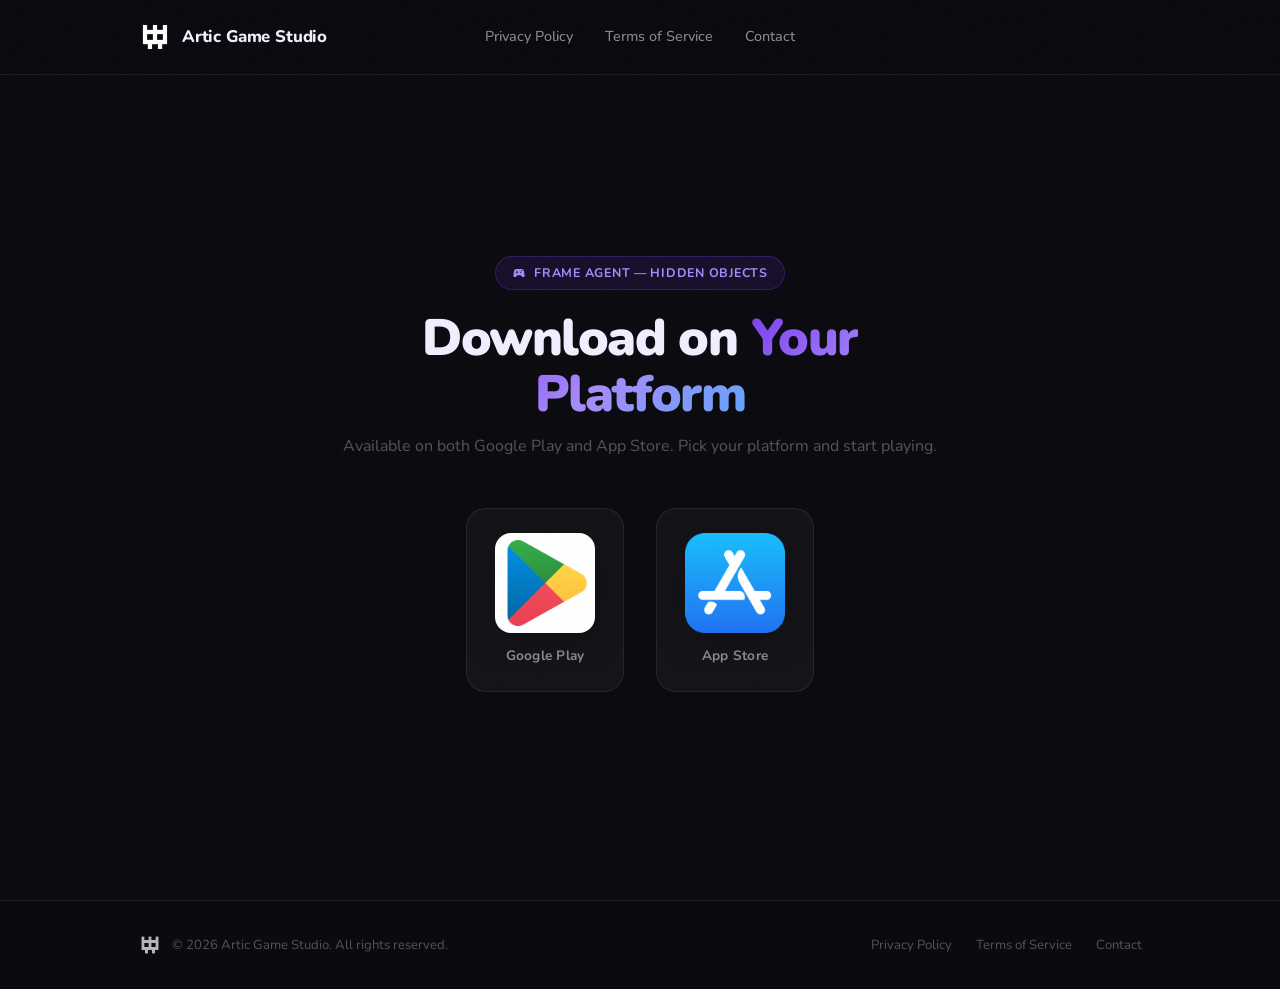
==== frameagentstores.html @ b362c750 "links" ====
<!DOCTYPE html>
<html lang="en">
<head>
  <meta charset="UTF-8" />
  <meta name="viewport" content="width=device-width, initial-scale=1.0" />
  <meta name="description" content="Download Frame Agent — Hidden Objects on Google Play and App Store. Available on Android and iOS." />
  <title>Download Frame Agent — Artic Game Studio</title>
  <link rel="icon" type="image/svg+xml" href="logo.svg" />
  <link rel="preconnect" href="https://fonts.googleapis.com" />
  <link rel="preconnect" href="https://fonts.gstatic.com" crossorigin />
  <link href="https://fonts.googleapis.com/css2?family=Nunito:wght@400;500;600;700;800;900&display=swap" rel="stylesheet" />
  <link rel="stylesheet" href="styles.css" />
  <style>
    .stores-page {
      min-height: 100vh;
      display: flex;
      align-items: center;
      justify-content: center;
      padding: 7rem 1.5rem 4rem;
    }
    .stores-inner {
      text-align: center;
      max-width: 640px;
      width: 100%;
    }
    .stores-eyebrow {
      display: inline-flex;
      align-items: center;
      gap: 0.5rem;
      background: rgba(124, 58, 237, 0.12);
      border: 1px solid rgba(124, 58, 237, 0.28);
      border-radius: 999px;
      padding: 0.35rem 1rem;
      font-size: 0.78rem;
      font-weight: 700;
      color: var(--purple-400);
      letter-spacing: 0.06em;
      text-transform: uppercase;
      margin-bottom: 1.25rem;
    }
    .stores-inner h1 {
      font-family: var(--font-display);
      font-size: clamp(2rem, 6vw, 3.2rem);
      font-weight: 900;
      letter-spacing: -0.03em;
      line-height: 1.1;
      margin-bottom: 0.75rem;
    }
    .stores-inner p.sub {
      color: var(--text-muted);
      font-size: 1rem;
      line-height: 1.6;
      margin-bottom: 3rem;
    }
    /* Desktop: side-by-side */
    .store-badges {
      display: flex;
      flex-direction: row;
      align-items: center;
      justify-content: center;
      gap: 2rem;
      flex-wrap: wrap;
    }
    .store-badge-link {
      display: flex;
      flex-direction: column;
      align-items: center;
      gap: 0.75rem;
      text-decoration: none;
      border-radius: 20px;
      padding: 1.5rem 1.75rem;
      background: rgba(255, 255, 255, 0.04);
      border: 1px solid rgba(255, 255, 255, 0.08);
      transition: transform 0.25s ease, background 0.25s ease, border-color 0.25s ease, box-shadow 0.25s ease;
      cursor: pointer;
    }
    .store-badge-link:hover {
      transform: translateY(-6px) scale(1.03);
      background: rgba(255, 255, 255, 0.08);
      border-color: rgba(124, 58, 237, 0.4);
      box-shadow: 0 20px 60px rgba(124, 58, 237, 0.18), 0 4px 20px rgba(0, 0, 0, 0.3);
    }
    .store-badge-link:active {
      transform: translateY(-2px) scale(0.99);
    }
    .store-badge-link img {
      width: 100px;
      height: 100px;
      object-fit: contain;
      border-radius: 16px;
      display: block;
      filter: drop-shadow(0 4px 16px rgba(0, 0, 0, 0.25));
      transition: filter 0.25s ease;
    }
    .store-badge-link:hover img {
      filter: drop-shadow(0 8px 24px rgba(0, 0, 0, 0.4));
    }
    .store-badge-label {
      font-size: 0.85rem;
      font-weight: 700;
      color: var(--text-secondary);
      letter-spacing: 0.02em;
      transition: color 0.25s ease;
    }
    .store-badge-link:hover .store-badge-label {
      color: var(--text-primary);
    }
    /* Mobile: stack vertically */
    @media (max-width: 560px) {
      .store-badges {
        flex-direction: column;
        gap: 1.25rem;
      }
      .store-badge-link {
        width: 100%;
        max-width: 260px;
        flex-direction: row;
        justify-content: center;
        gap: 1rem;
        padding: 1.1rem 1.5rem;
      }
      .store-badge-link img {
        width: 56px;
        height: 56px;
      }
      .store-badge-label {
        font-size: 1rem;
      }
    }
  </style>
</head>
<body class="loaded">
<div class="noise-overlay" aria-hidden="true"></div>

<nav class="nav scrolled" role="navigation" aria-label="Main navigation">
  <div class="nav-inner">
    <a href="index.html" class="nav-logo" aria-label="Artic Game Studio">
      <img src="logo.svg" alt="Artic Game Studio Logo" class="nav-logo-img" />
      <span class="nav-logo-text">Artic Game Studio</span>
    </a>
    <div class="nav-center">
      <a href="privacy.html" class="nav-link" id="nav-priv">Privacy Policy</a>
      <a href="terms.html" class="nav-link" id="nav-terms">Terms of Service</a>
      <a href="index.html#contact" class="nav-link" id="nav-contact">Contact</a>
    </div>
  </div>
</nav>

<main class="stores-page">
  <div class="stores-inner">
    <div class="stores-eyebrow">
      <svg width="14" height="14" viewBox="0 0 24 24" fill="currentColor" aria-hidden="true">
        <path d="M21.58 16.09l-1.09-7.66C20.21 6.46 18.52 5 16.53 5H7.47C5.48 5 3.79 6.46 3.51 8.43l-1.09 7.66C2.2 17.63 3.39 19 4.94 19c.68 0 1.32-.27 1.8-.75L9 16h6l2.25 2.25c.48.48 1.13.75 1.8.75 1.56 0 2.75-1.37 2.53-2.91zM11 11H9v2H8v-2H6v-1h2V8h1v2h2v1zm4 1c-.55 0-1-.45-1-1s.45-1 1-1 1 .45 1 1-.45 1-1 1zm2-3c-.55 0-1-.45-1-1s.45-1 1-1 1 .45 1 1-.45 1-1 1z"/>
      </svg>
      Frame Agent &mdash; Hidden Objects
    </div>

    <h1>Download on <span class="gradient-text">Your Platform</span></h1>
    <p class="sub">Available on both Google Play and App Store. Pick your platform and start playing.</p>

    <div class="store-badges">
      <!-- Google Play -->
      <a
        id="store-googleplay"
        class="store-badge-link"
        href="https://play.google.com/store/apps/details?id=com.articgamestudio.frameagent"
        target="_blank"
        rel="noopener noreferrer"
        aria-label="Get Frame Agent on Google Play"
      >
        <img src="images/googleplay-badge.jpg" alt="Google Play" />
        <span class="store-badge-label">Google Play</span>
      </a>

      <!-- App Store -->
      <a
        id="store-appstore"
        class="store-badge-link"
        href="https://apps.apple.com/app/frame-agent-hidden-objects/id6814467983"
        target="_blank"
        rel="noopener noreferrer"
        aria-label="Get Frame Agent on App Store"
      >
        <img src="images/appstore-badge.png" alt="App Store" />
        <span class="store-badge-label">App Store</span>
      </a>
    </div>
  </div>
</main>

<footer class="footer" role="contentinfo">
  <div class="container">
    <div class="footer-inner">
      <div class="footer-brand">
        <img src="logo.svg" alt="" class="footer-logo-img" aria-hidden="true" />
        <span>&copy; 2026 Artic Game Studio. All rights reserved.</span>
      </div>
      <div class="footer-links">
        <a href="privacy.html" id="fas-footer-privacy">Privacy Policy</a>
        <a href="terms.html" id="fas-footer-terms">Terms of Service</a>
        <a href="index.html#contact" id="fas-footer-contact">Contact</a>
      </div>
    </div>
  </div>
</footer>
</body>
</html>
---- styles.css ----
/* =========================================
   ARTIC GAME STUDIO — MINIMAL 2026
   ========================================= */

:root {
  --purple-400: #a78bfa;
  --purple-500: #8b5cf6;
  --purple-600: #7c3aed;

  --bg-base:    #0a0a0f;
  --bg-surface: #111118;
  --bg-glass:   rgba(255,255,255,0.04);
  --bg-glass-border: rgba(255,255,255,0.08);

  --text-primary:   #f0eeff;
  --text-secondary: rgba(240,238,255,0.55);
  --text-muted:     rgba(240,238,255,0.32);

  --gradient-primary: linear-gradient(135deg, #7c3aed, #a78bfa, #60a5fa);

  --radius-sm:   12px;
  --radius-md:   20px;
  --radius-lg:   28px;
  --radius-xl:   40px;
  --radius-full: 9999px;

  --transition: 0.25s cubic-bezier(0.4, 0, 0.2, 1);

  --font-display: 'Nunito', sans-serif;
  --font-body:    'Nunito', sans-serif;
}

/* --- RESET --- */
*, *::before, *::after { box-sizing: border-box; margin: 0; padding: 0; }
html { scroll-behavior: smooth; -webkit-text-size-adjust: 100%; }
body {
  background: var(--bg-base);
  color: var(--text-primary);
  font-family: var(--font-body);
  line-height: 1.6;
  overflow-x: hidden;
  min-height: 100vh;
  opacity: 0;
  transition: opacity 0.4s ease;
}
body.loaded { opacity: 1; }
a { text-decoration: none; color: inherit; }
img { max-width: 100%; display: block; }
button { cursor: pointer; border: none; background: none; font: inherit; }

/* --- NOISE --- */
.noise-overlay {
  position: fixed; inset: 0; pointer-events: none; z-index: 1000;
  opacity: 0.025;
  background-image: url("data:image/svg+xml,%3Csvg viewBox='0 0 256 256' xmlns='http://www.w3.org/2000/svg'%3E%3Cfilter id='n'%3E%3CfeTurbulence type='fractalNoise' baseFrequency='0.9' numOctaves='4' stitchTiles='stitch'/%3E%3C/filter%3E%3Crect width='100%25' height='100%25' filter='url(%23n)'/%3E%3C/svg%3E");
  background-size: 256px 256px;
}

/* --- CURSOR --- */
@media (pointer: fine) {
  .custom-cursor {
    width: 10px; height: 10px;
    background: var(--purple-500); border-radius: 50%;
    position: fixed; pointer-events: none; z-index: 9999;
    transform: translate(-50%, -50%);
    transition: width .2s, height .2s;
    mix-blend-mode: screen;
  }
  .custom-cursor-follower {
    width: 32px; height: 32px;
    border: 1.5px solid rgba(124,58,237,0.45); border-radius: 50%;
    position: fixed; pointer-events: none; z-index: 9998;
    transform: translate(-50%, -50%);
    transition: all 0.1s ease;
  }
  body.cursor-hover .custom-cursor { width: 18px; height: 18px; }
  body.cursor-hover .custom-cursor-follower { width: 48px; height: 48px; border-color: var(--purple-400); }
}
@media (pointer: coarse) {
  .custom-cursor, .custom-cursor-follower { display: none; }
}

/* --- UTILITIES --- */
.container { max-width: 1100px; margin: 0 auto; padding: 0 clamp(1.25rem, 5vw, 3rem); }

.gradient-text {
  background: var(--gradient-primary);
  -webkit-background-clip: text; background-clip: text;
  -webkit-text-fill-color: transparent;
}

.section-tag {
  display: inline-flex; align-items: center; gap: 8px;
  padding: 5px 14px;
  background: rgba(124,58,237,0.12);
  border: 1px solid rgba(124,58,237,0.28);
  border-radius: var(--radius-full);
  font-size: 0.75rem; font-family: var(--font-body); font-weight: 700;
  letter-spacing: 0.08em; text-transform: uppercase; color: var(--purple-400);
  margin-bottom: 1rem;
}

.section-title {
  font-family: var(--font-display);
  font-size: clamp(2rem, 5vw, 3.2rem);
  font-weight: 800; line-height: 1.15;
  letter-spacing: -0.02em;
  margin-bottom: 1rem;
}

.reveal {
  opacity: 0; transform: translateY(32px);
  transition: opacity 0.7s ease, transform 0.7s ease;
}
.reveal.visible { opacity: 1; transform: translateY(0); }

/* --- BUTTONS --- */
.btn-primary {
  display: inline-flex; align-items: center; gap: 10px;
  padding: 13px 26px;
  background: var(--purple-600); color: #fff;
  border-radius: var(--radius-full);
  font-family: var(--font-display); font-weight: 700; font-size: 0.97rem;
  transition: all var(--transition);
  box-shadow: 0 4px 20px rgba(124,58,237,0.38);
  position: relative; overflow: hidden;
}
.btn-primary::before {
  content: ''; position: absolute; inset: 0;
  background: linear-gradient(135deg, rgba(255,255,255,0.12) 0%, transparent 60%);
  opacity: 0; transition: opacity var(--transition);
}
.btn-primary:hover {
  transform: translateY(-2px);
  box-shadow: 0 8px 28px rgba(124,58,237,0.52);
}
.btn-primary:hover::before { opacity: 1; }

/* =========================================
   NAVIGATION
   ========================================= */
.nav {
  position: fixed; top: 0; left: 0; right: 0; z-index: 500;
  transition: background 0.4s, border-color 0.4s;
}
.nav.scrolled {
  background: rgba(10,10,15,0.88);
  backdrop-filter: blur(24px); -webkit-backdrop-filter: blur(24px);
  border-bottom: 1px solid var(--bg-glass-border);
}
.nav-inner {
  max-width: 1100px; margin: 0 auto;
  padding: 1.25rem clamp(1.25rem, 5vw, 3rem);
  display: flex; align-items: center;
  position: relative;
}
.nav-logo { display: flex; align-items: center; gap: 10px; }
.nav-logo-img { width: 34px; height: 34px; }
.nav-logo-text {
  font-family: var(--font-display); font-weight: 800;
  font-size: 1.05rem; letter-spacing: -0.01em;
}
/* Links absolutely centered in the nav bar */
.nav-center {
  position: absolute;
  left: 50%; transform: translateX(-50%);
  display: flex; align-items: center; gap: 2rem;
}
.nav-link {
  font-size: 0.9rem; font-weight: 500; color: var(--text-secondary);
  transition: color var(--transition);
  position: relative; white-space: nowrap;
}
.nav-link::after {
  content: ''; position: absolute; bottom: -3px; left: 0;
  width: 0; height: 2px;
  background: var(--gradient-primary); border-radius: 2px;
  transition: width var(--transition);
}
.nav-link:hover { color: var(--text-primary); }
.nav-link:hover::after { width: 100%; }

@media (max-width: 640px) {
  .nav-center { gap: 1.1rem; }
  .nav-link { font-size: 0.78rem; }
  .nav-logo-text { display: none; }
}

/* =========================================
   HERO
   ========================================= */
.hero {
  min-height: 100svh;
  display: flex; align-items: center;
  position: relative; overflow: hidden;
  padding: 8rem 0 5rem;
}
.hero-bg { position: absolute; inset: 0; pointer-events: none; }

.orb {
  position: absolute; border-radius: 50%;
  filter: blur(90px); animation: float 9s ease-in-out infinite;
}
.orb-1 {
  width: clamp(280px, 45vw, 550px); height: clamp(280px, 45vw, 550px);
  background: radial-gradient(circle, rgba(124,58,237,0.3) 0%, transparent 70%);
  top: -5%; right: -8%;
}
.orb-2 {
  width: clamp(200px, 30vw, 380px); height: clamp(200px, 30vw, 380px);
  background: radial-gradient(circle, rgba(96,165,250,0.18) 0%, transparent 70%);
  bottom: 5%; left: -5%; animation-delay: -4s;
}
.grid-lines {
  position: absolute; inset: 0;
  background-image:
    linear-gradient(rgba(255,255,255,0.022) 1px, transparent 1px),
    linear-gradient(90deg, rgba(255,255,255,0.022) 1px, transparent 1px);
  background-size: 64px 64px;
  mask-image: radial-gradient(ellipse at 50% 40%, black 25%, transparent 75%);
}
@keyframes float {
  0%, 100% { transform: translateY(0) scale(1); }
  50% { transform: translateY(-28px) scale(1.04); }
}

.hero-content {
  position: relative; z-index: 2;
  width: 100%; max-width: 1100px; margin: 0 auto;
  padding: 0 clamp(1.25rem, 5vw, 3rem);
}

.hero-badge {
  display: inline-flex; align-items: center; gap: 9px;
  padding: 7px 16px;
  background: rgba(124,58,237,0.1);
  border: 1px solid rgba(124,58,237,0.22);
  border-radius: var(--radius-full);
  font-size: 0.8rem; font-weight: 600; color: var(--purple-400);
  letter-spacing: 0.05em; margin-bottom: 2rem;
  opacity: 0; transform: translateY(16px);
  animation: fadeUp 0.7s ease 0.2s forwards;
}
.badge-dot {
  width: 7px; height: 7px; background: var(--purple-400);
  border-radius: 50%; animation: pulse 2.2s ease infinite;
}
@keyframes pulse {
  0%, 100% { opacity: 1; transform: scale(1); }
  50% { opacity: 0.4; transform: scale(1.4); }
}

.hero-title {
  font-family: var(--font-display);
  font-size: clamp(3.8rem, 11vw, 8rem);
  font-weight: 900; line-height: 1.0;
  letter-spacing: -0.03em;
  margin-bottom: 1.6rem;
  display: flex; flex-direction: column;
}
.hero-title .line {
  display: block; opacity: 0; transform: translateY(36px);
}
.hero-title .line:nth-child(1) { animation: fadeUp 0.7s ease 0.35s forwards; }
.hero-title .line:nth-child(2) { animation: fadeUp 0.7s ease 0.5s forwards; }
.hero-title .line:nth-child(3) { animation: fadeUp 0.7s ease 0.65s forwards; }

.hero-desc {
  max-width: 500px; color: var(--text-secondary);
  font-size: clamp(0.95rem, 2.3vw, 1.12rem); line-height: 1.75;
  margin-bottom: 2.5rem;
  opacity: 0; transform: translateY(16px);
  animation: fadeUp 0.7s ease 0.8s forwards;
}

.hero-actions {
  opacity: 0; transform: translateY(16px);
  animation: fadeUp 0.7s ease 0.95s forwards;
}

@keyframes fadeUp { to { opacity: 1; transform: translateY(0); } }

/* =========================================
   CONTACT
   ========================================= */
.contact-section { padding: clamp(5rem, 10vw, 8rem) 0; }

.contact-glass {
  background: var(--bg-glass);
  border: 1px solid var(--bg-glass-border);
  border-radius: var(--radius-xl);
  padding: clamp(2rem, 5vw, 3.5rem);
  display: grid;
  grid-template-columns: 1fr 1.3fr;
  gap: clamp(2.5rem, 5vw, 4.5rem);
  backdrop-filter: blur(16px); -webkit-backdrop-filter: blur(16px);
  position: relative; overflow: hidden;
}
.contact-glass::before {
  content: ''; position: absolute; top: -80px; right: -80px;
  width: 280px; height: 280px;
  background: radial-gradient(circle, rgba(124,58,237,0.12), transparent 70%);
  pointer-events: none;
}

.contact-desc {
  color: var(--text-secondary);
  font-size: clamp(0.9rem, 2vw, 1rem);
  line-height: 1.75; margin-bottom: 2rem; margin-top: 0.5rem;
}

.contact-info { display: flex; flex-direction: column; gap: 0.85rem; margin-bottom: 2rem; }
.contact-item {
  display: flex; align-items: center; gap: 0.75rem;
  color: var(--text-secondary); font-size: 0.92rem;
  transition: color var(--transition);
  padding: 0.6rem 0;
}
.contact-item:hover { color: var(--purple-400); }
.contact-icon {
  display: flex; align-items: center; justify-content: center;
  width: 36px; height: 36px; flex-shrink: 0;
  background: rgba(124,58,237,0.1);
  border: 1px solid rgba(124,58,237,0.2);
  border-radius: 10px; color: var(--purple-400);
  transition: all var(--transition);
}
.contact-item:hover .contact-icon {
  background: rgba(124,58,237,0.2);
  border-color: rgba(124,58,237,0.4);
}

.social-links { display: flex; gap: 0.6rem; }
.social-btn {
  width: 42px; height: 42px; border-radius: 50%;
  background: var(--bg-glass);
  border: 1px solid var(--bg-glass-border);
  display: flex; align-items: center; justify-content: center;
  color: var(--text-secondary);
  transition: all var(--transition);
}
.social-btn:hover {
  background: rgba(124,58,237,0.12);
  border-color: rgba(124,58,237,0.35);
  color: var(--purple-400);
  transform: translateY(-2px);
}

/* Form */
.contact-form { display: flex; flex-direction: column; gap: 1.1rem; }
.form-group { display: flex; flex-direction: column; gap: 0.45rem; }
.form-group label {
  font-size: 0.82rem; font-weight: 600;
  color: var(--text-secondary); letter-spacing: 0.03em;
}
.form-group input,
.form-group select,
.form-group textarea {
  background: rgba(255,255,255,0.04);
  border: 1px solid var(--bg-glass-border);
  border-radius: var(--radius-sm);
  padding: 12px 15px; color: var(--text-primary);
  font-family: var(--font-body); font-size: 0.93rem;
  transition: all var(--transition);
  outline: none; appearance: none; -webkit-appearance: none;
}
.form-group input::placeholder,
.form-group textarea::placeholder { color: var(--text-muted); }
.form-group input:focus,
.form-group select:focus,
.form-group textarea:focus {
  border-color: var(--purple-500);
  background: rgba(124,58,237,0.06);
  box-shadow: 0 0 0 3px rgba(124,58,237,0.14);
}
.form-group select option { background: #111118; color: var(--text-primary); }
.form-group textarea { resize: vertical; min-height: 105px; }
.form-submit { width: 100%; justify-content: center; margin-top: 0.25rem; }
.form-success {
  display: none; text-align: center; padding: 11px;
  background: rgba(5,150,105,0.1);
  border: 1px solid rgba(5,150,105,0.28);
  border-radius: var(--radius-sm);
  font-size: 0.88rem; color: #34d399;
}
.form-success.show { display: block; }
.field-error { border-color: #ef4444 !important; }

/* =========================================
   FOOTER
   ========================================= */
.footer {
  background: var(--bg-base);
  border-top: 1px solid var(--bg-glass-border);
  padding: 2rem 0;
}
.footer-inner {
  display: flex; align-items: center;
  justify-content: space-between; flex-wrap: wrap; gap: 1rem;
}
.footer-brand {
  display: flex; align-items: center; gap: 10px;
}
.footer-logo-img { width: 24px; height: 24px; opacity: 0.7; }
.footer-brand span {
  font-size: 0.82rem; color: var(--text-muted);
}
.footer-links { display: flex; gap: 1.5rem; flex-wrap: wrap; }
.footer-links a {
  font-size: 0.82rem; color: var(--text-muted);
  transition: color var(--transition);
}
.footer-links a:hover { color: var(--text-secondary); }

/* =========================================
   RESPONSIVE
   ========================================= */
@media (max-width: 768px) {
  .contact-glass {
    grid-template-columns: 1fr;
    gap: 2.5rem;
    border-radius: var(--radius-lg);
  }
  .footer-inner { flex-direction: column; align-items: flex-start; }
}

@media (max-width: 480px) {
  .hero-title { font-size: clamp(3rem, 14vw, 4.5rem); }
  .contact-glass { padding: 1.75rem; border-radius: var(--radius-md); }
}
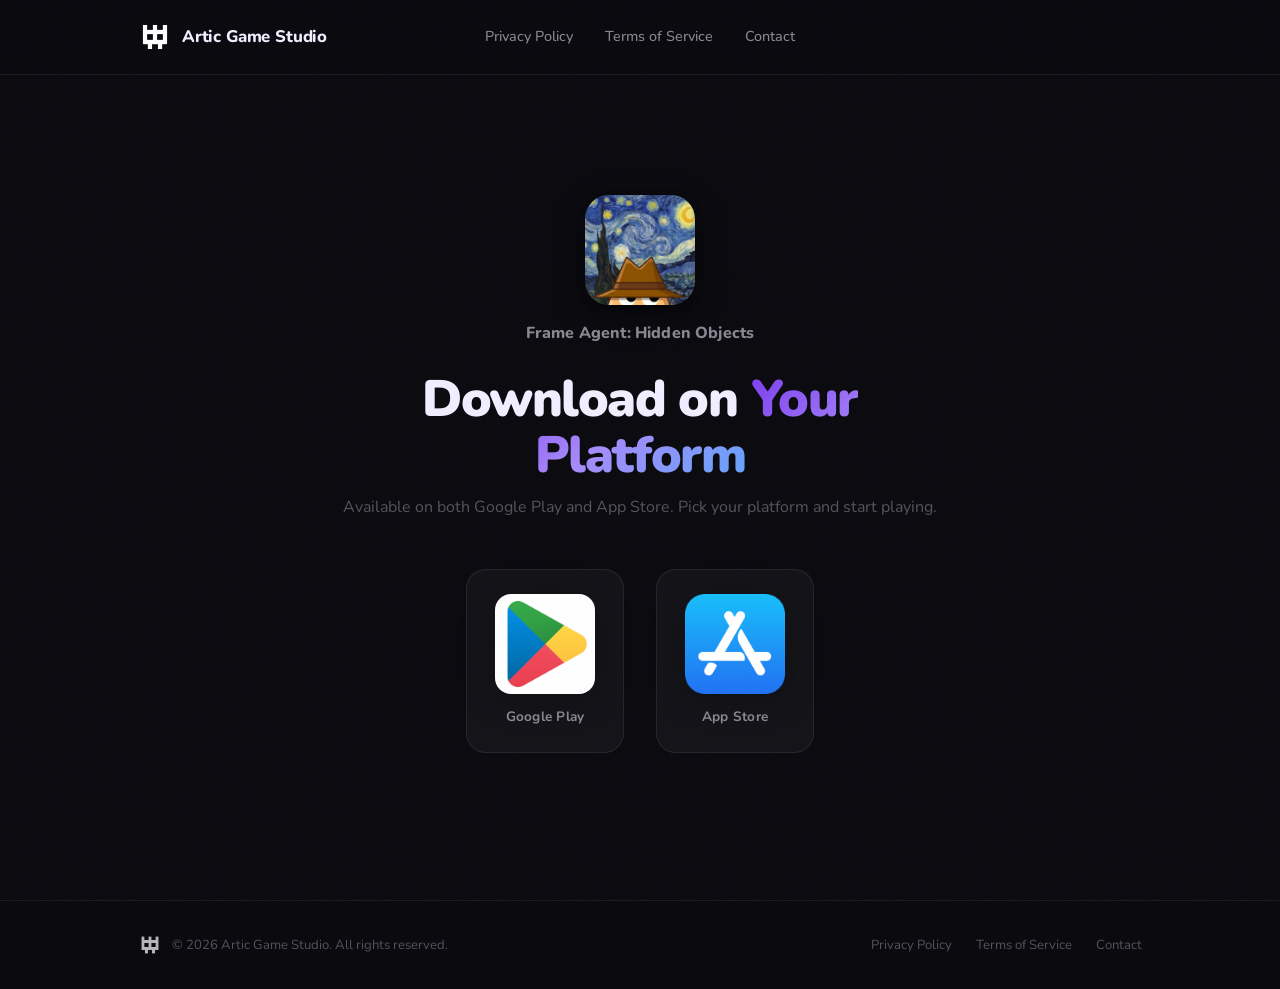
==== commit 53e0bd69: "Add game icon to stores page" ====
--- a/frameagentstores.html
+++ b/frameagentstores.html
@@ -105,6 +105,28 @@
     .store-badge-link:hover .store-badge-label {
       color: var(--text-primary);
     }
+    /* Game icon header */
+    .game-icon-wrap {
+      display: flex;
+      flex-direction: column;
+      align-items: center;
+      gap: 1rem;
+      margin-bottom: 1.5rem;
+    }
+    .game-icon {
+      width: 110px;
+      height: 110px;
+      border-radius: 24px;
+      object-fit: cover;
+      box-shadow: 0 8px 32px rgba(0,0,0,0.45), 0 2px 8px rgba(0,0,0,0.3);
+    }
+    .game-icon-title {
+      font-family: var(--font-display);
+      font-size: 1rem;
+      font-weight: 800;
+      color: var(--text-secondary);
+      letter-spacing: 0.01em;
+    }
     /* Mobile: stack vertically */
     @media (max-width: 560px) {
       .store-badges {
@@ -148,11 +170,9 @@
 
 <main class="stores-page">
   <div class="stores-inner">
-    <div class="stores-eyebrow">
-      <svg width="14" height="14" viewBox="0 0 24 24" fill="currentColor" aria-hidden="true">
-        <path d="M21.58 16.09l-1.09-7.66C20.21 6.46 18.52 5 16.53 5H7.47C5.48 5 3.79 6.46 3.51 8.43l-1.09 7.66C2.2 17.63 3.39 19 4.94 19c.68 0 1.32-.27 1.8-.75L9 16h6l2.25 2.25c.48.48 1.13.75 1.8.75 1.56 0 2.75-1.37 2.53-2.91zM11 11H9v2H8v-2H6v-1h2V8h1v2h2v1zm4 1c-.55 0-1-.45-1-1s.45-1 1-1 1 .45 1 1-.45 1-1 1zm2-3c-.55 0-1-.45-1-1s.45-1 1-1 1 .45 1 1-.45 1-1 1z"/>
-      </svg>
-      Frame Agent &mdash; Hidden Objects
+    <div class="game-icon-wrap">
+      <img src="images/frameagent-icon.jpg" alt="Frame Agent: Hidden Objects" class="game-icon" />
+      <span class="game-icon-title">Frame Agent: Hidden Objects</span>
     </div>
 
     <h1>Download on <span class="gradient-text">Your Platform</span></h1>
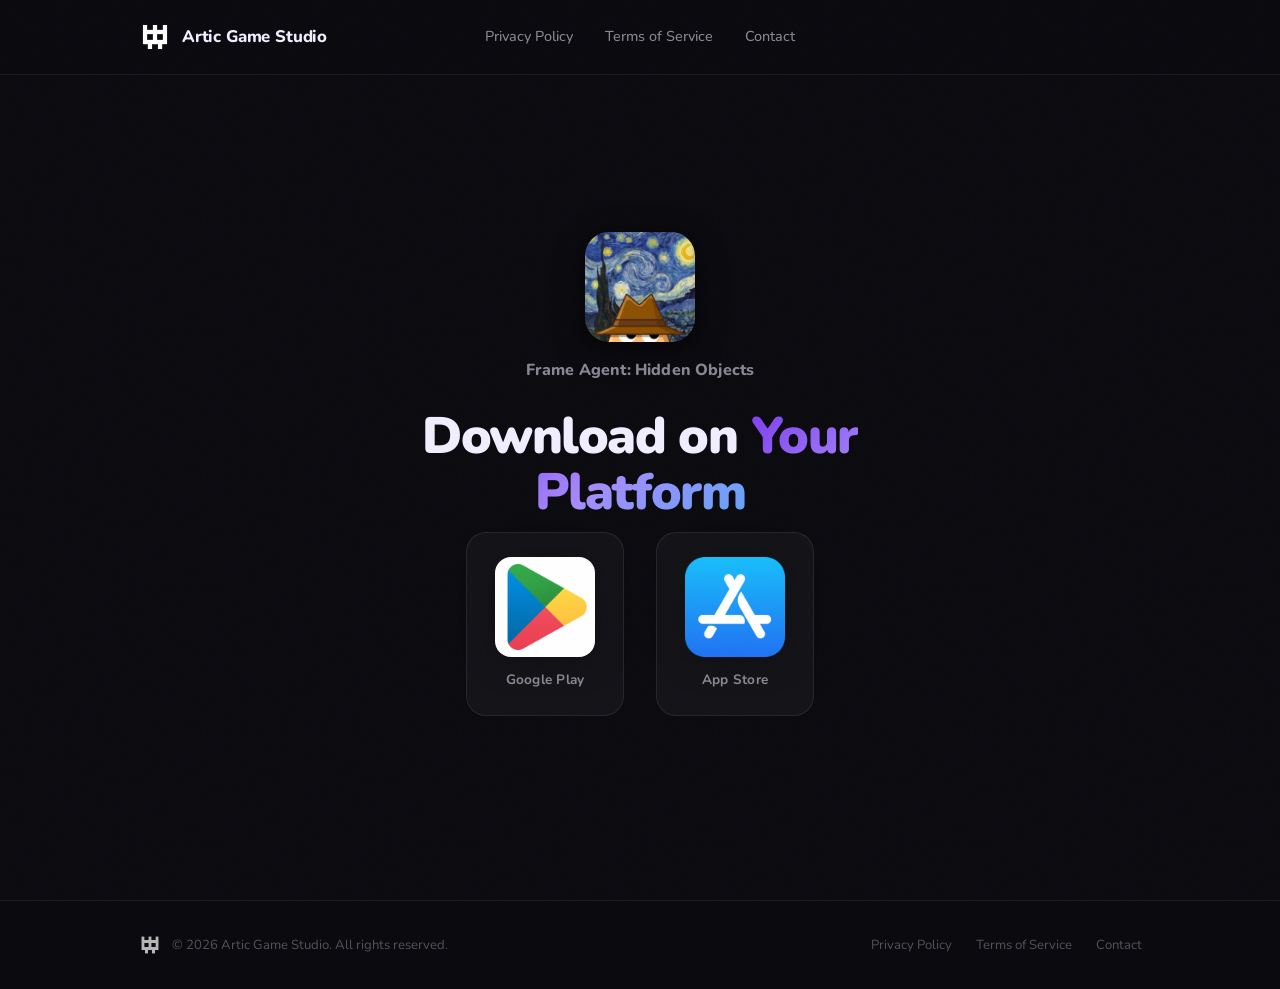
==== commit e4d40fc3: "Remove subtitle text from stores page" ====
--- a/frameagentstores.html
+++ b/frameagentstores.html
@@ -176,8 +176,6 @@
     </div>
 
     <h1>Download on <span class="gradient-text">Your Platform</span></h1>
-    <p class="sub">Available on both Google Play and App Store. Pick your platform and start playing.</p>
-
     <div class="store-badges">
       <!-- Google Play -->
       <a
